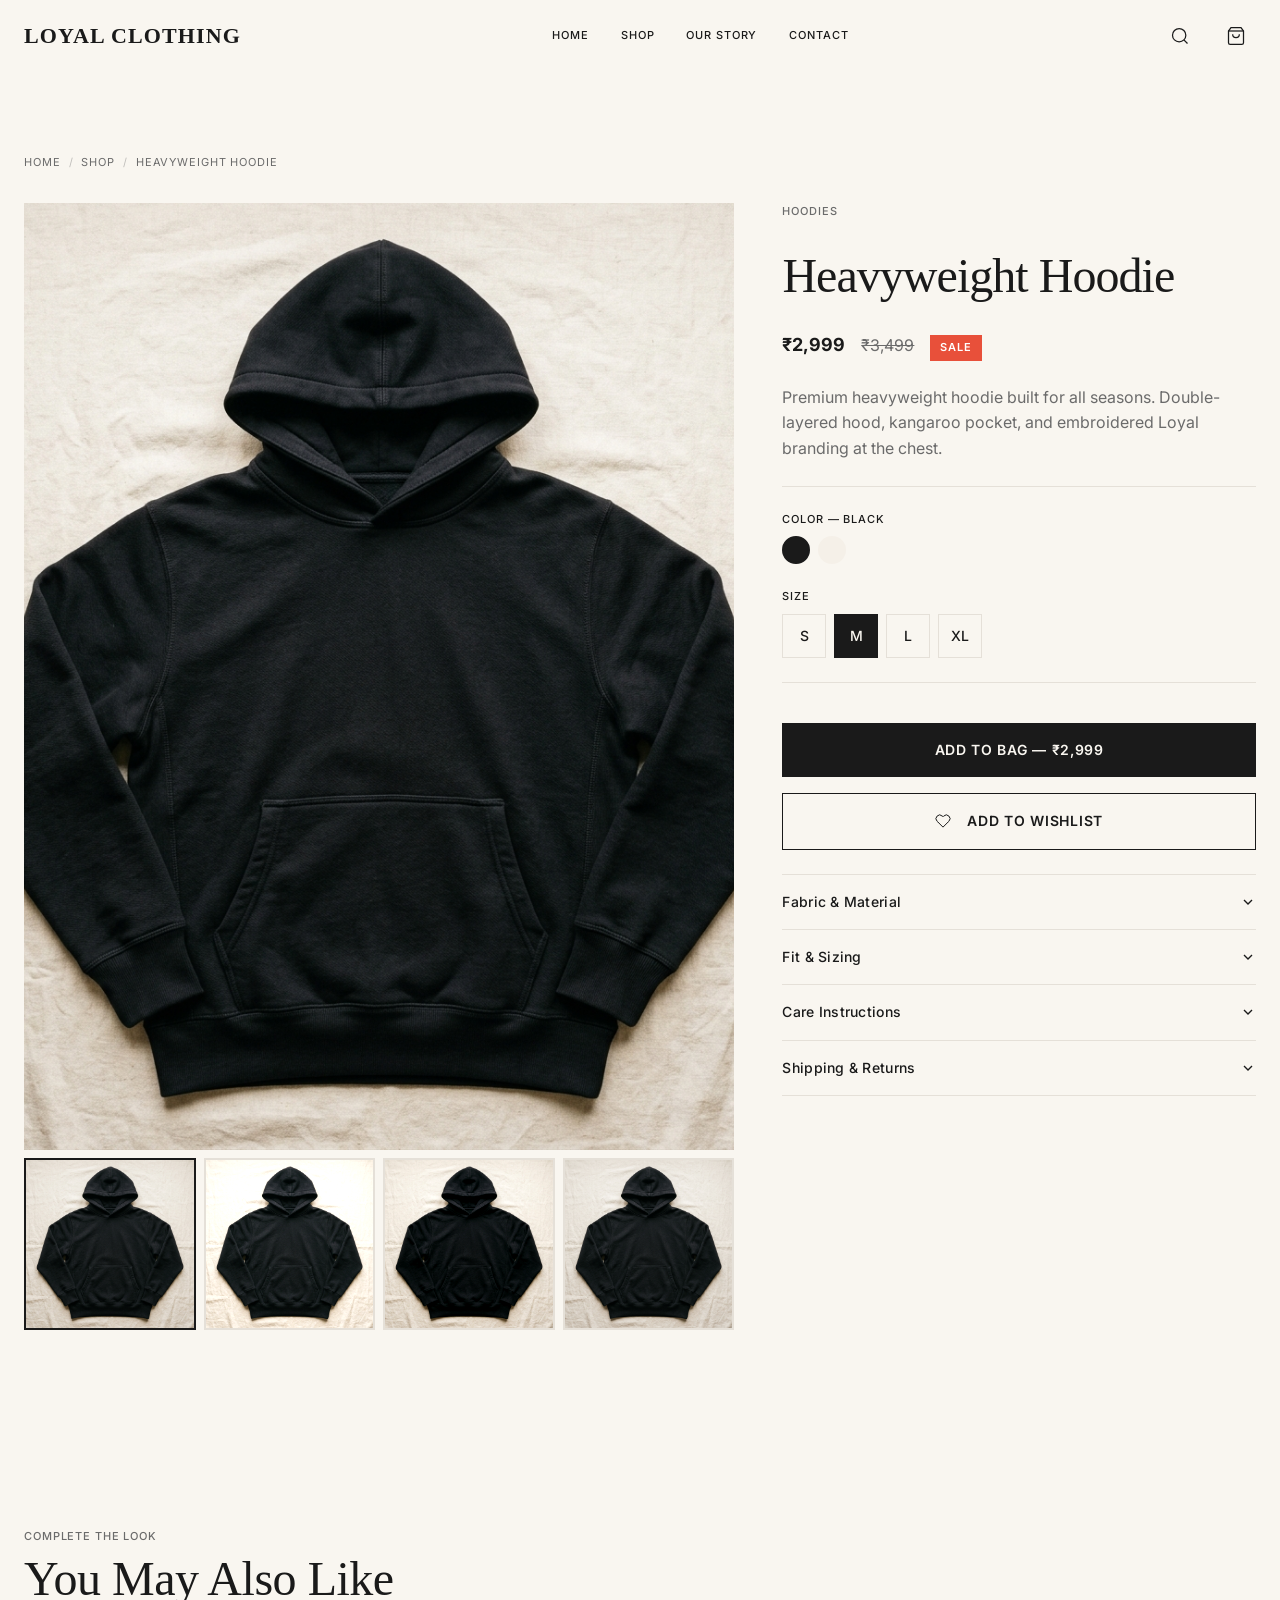
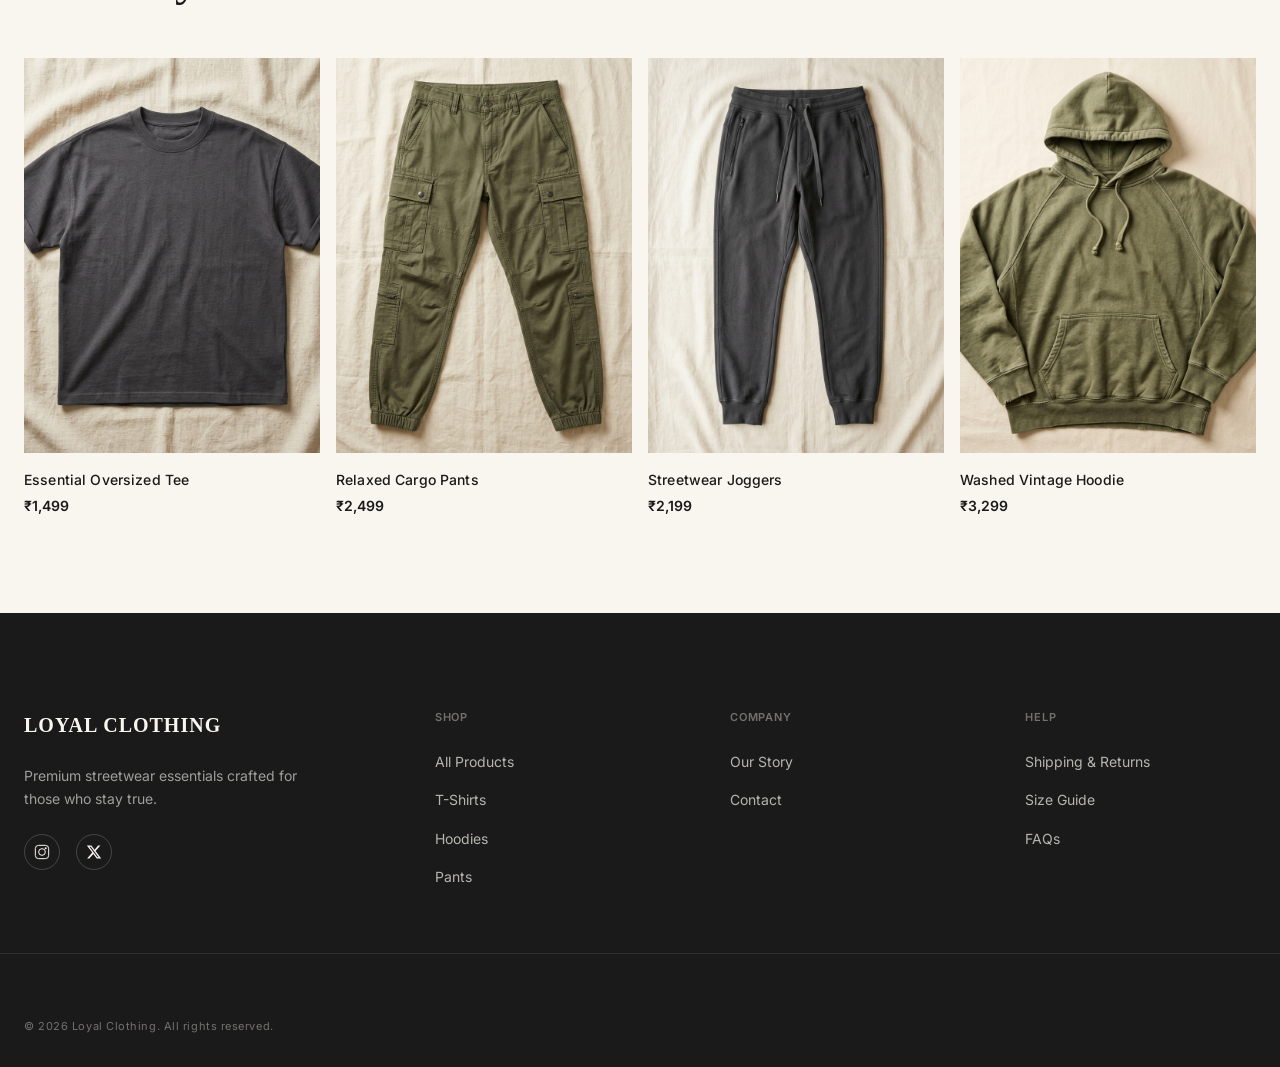
==== product.html @ 58c94b4c "feat: initial commit with responsive layouts and interactive visual polish" ====
<!DOCTYPE html>
<html lang="en">
<head>
  <meta charset="UTF-8">
  <meta name="viewport" content="width=device-width, initial-scale=1.0">
  <title>Heavyweight Hoodie — Loyal Clothing</title>
  <meta name="description" content="Premium heavyweight hoodie built for all seasons. Double-layered hood, kangaroo pocket, and embroidered Loyal branding.">

  <link rel="preconnect" href="https://fonts.googleapis.com">
  <link rel="preconnect" href="https://fonts.gstatic.com" crossorigin>
  <link href="https://fonts.googleapis.com/css2?family=Inter:wght@400;500;600;700&display=swap" rel="stylesheet">
  <link href="https://api.fontshare.com/v2/css?f[]=clash-display@500,600,700&display=swap" rel="stylesheet">

  <link rel="stylesheet" href="css/tokens.css">
  <link rel="stylesheet" href="css/reset.css">
  <link rel="stylesheet" href="css/global.css">
  <link rel="stylesheet" href="css/components.css">
  <link rel="stylesheet" href="css/header.css">
  <link rel="stylesheet" href="css/footer.css">
  <link rel="stylesheet" href="css/pages/product.css">
</head>
<body>

  <!-- ═══ Announcement Bar ═══ -->
  <div class="announcement-bar">
    Free shipping on orders above ₹2,000 — Use code LOYAL10 for 10% off
  </div>

  <!-- ═══ Header ═══ -->
  <header class="site-header">
    <div class="header__inner">
      <div class="header__logo"><a href="index.html">Loyal Clothing</a></div>
      <nav class="header__nav">
        <a href="index.html" class="header__nav-link">Home</a>
        <a href="shop.html" class="header__nav-link">Shop</a>
        <a href="about.html" class="header__nav-link">Our Story</a>
        <a href="contact.html" class="header__nav-link">Contact</a>
      </nav>
      <div class="header__actions">
        <button class="header__action-btn" aria-label="Search" id="search-toggle">
          <svg viewBox="0 0 24 24" fill="none" stroke="currentColor" stroke-width="1.5"><circle cx="11" cy="11" r="8"/><line x1="21" y1="21" x2="16.65" y2="16.65"/></svg>
        </button>
        <button class="header__action-btn" aria-label="Open cart" id="cart-toggle">
          <svg viewBox="0 0 24 24" fill="none" stroke="currentColor" stroke-width="1.5"><path d="M6 2L3 6v14a2 2 0 002 2h14a2 2 0 002-2V6l-3-4z"/><line x1="3" y1="6" x2="21" y2="6"/><path d="M16 10a4 4 0 01-8 0"/></svg>
          <span class="header__cart-count">0</span>
        </button>
        <button class="header__menu-toggle" aria-label="Toggle menu"><span></span><span></span><span></span></button>
      </div>
    </div>
  </header>

  <!-- ═══ Mobile Menu ═══ -->
  <div class="mobile-menu">
    <a href="index.html" class="mobile-menu__link">Home</a>
    <a href="shop.html" class="mobile-menu__link">Shop</a>
    <a href="about.html" class="mobile-menu__link">Our Story</a>
    <a href="contact.html" class="mobile-menu__link">Contact</a>
  </div>

  <!-- ═══ Product Detail ═══ -->
  <main class="product-detail">

    <!-- Breadcrumb -->
    <nav class="breadcrumb reveal" aria-label="Breadcrumb">
      <a href="index.html">Home</a>
      <span class="breadcrumb__separator">/</span>
      <a href="shop.html">Shop</a>
      <span class="breadcrumb__separator">/</span>
      <span>Heavyweight Hoodie</span>
    </nav>

    <div class="product-layout">

      <!-- ── Gallery ──────────────────────────────────────── -->
      <div class="product-gallery reveal-left">
        <div class="product-gallery__main">
          <img src="assets/images/product-hoodie.png" alt="Heavyweight Hoodie" class="img-cover">
        </div>
        <div class="product-gallery__thumbs">
          <div class="product-gallery__thumb is-active">
            <img src="assets/images/product-hoodie.png" alt="Heavyweight Hoodie view 1" class="img-cover">
          </div>
          <div class="product-gallery__thumb">
            <img src="assets/images/product-hoodie.png" alt="Heavyweight Hoodie view 2" class="img-cover" style="filter: brightness(1.15);">
          </div>
          <div class="product-gallery__thumb">
            <img src="assets/images/product-hoodie.png" alt="Heavyweight Hoodie view 3" class="img-cover" style="filter: contrast(1.1);">
          </div>
          <div class="product-gallery__thumb">
            <img src="assets/images/product-hoodie.png" alt="Heavyweight Hoodie view 4" class="img-cover" style="filter: saturate(0.9);">
          </div>
        </div>
      </div>

      <!-- ── Product Info (Sticky) ────────────────────────── -->
      <div class="product-info reveal-right">

        <span class="product-info__label">Hoodies</span>
        <h1 class="product-info__name">Heavyweight Hoodie</h1>

        <div class="product-info__price-row">
          <span class="price">₹2,999</span>
          <span class="price product-card__price--old" style="font-size:16px;">₹3,499</span>
          <span class="badge badge--sale" style="margin-left: 8px;">Sale</span>
        </div>

        <p class="product-info__description">
          Premium heavyweight hoodie built for all seasons. Double-layered hood, kangaroo pocket, and embroidered Loyal branding at the chest.
        </p>

        <hr class="divider">

        <!-- Color -->
        <div class="product-info__section">
          <span class="product-info__section-title">Color — <span id="selected-color">Black</span></span>
          <div class="color-swatches">
            <button class="color-swatch is-active" style="background-color: #1A1A1A;" aria-label="Black" data-color="Black"></button>
            <button class="color-swatch" style="background-color: #F5F0E8;" aria-label="Cream" data-color="Cream"></button>
          </div>
        </div>

        <!-- Size -->
        <div class="product-info__section">
          <span class="product-info__section-title">Size</span>
          <div class="size-selector">
            <button class="size-selector__option" data-size="S">S</button>
            <button class="size-selector__option is-active" data-size="M">M</button>
            <button class="size-selector__option" data-size="L">L</button>
            <button class="size-selector__option" data-size="XL">XL</button>
          </div>
        </div>

        <hr class="divider">

        <!-- Add to Cart -->
        <div class="product-info__actions">
          <button class="btn btn--primary" id="add-to-cart-btn" style="width:100%;">Add to Bag — ₹2,999</button>
          <button class="btn btn--secondary" style="width:100%;">
            <svg width="16" height="16" viewBox="0 0 24 24" fill="none" stroke="currentColor" stroke-width="1.5" style="margin-right:8px;"><path d="M20.84 4.61a5.5 5.5 0 00-7.78 0L12 5.67l-1.06-1.06a5.5 5.5 0 00-7.78 7.78l1.06 1.06L12 21.23l7.78-7.78 1.06-1.06a5.5 5.5 0 000-7.78z"/></svg>
            Add to Wishlist
          </button>
        </div>

        <!-- Accordion Details -->
        <div class="product-accordion">
          <div class="product-accordion__item">
            <button class="product-accordion__trigger" aria-expanded="false">
              <span>Fabric & Material</span>
              <svg viewBox="0 0 24 24" fill="none" stroke="currentColor" stroke-width="2"><polyline points="6 9 12 15 18 9"/></svg>
            </button>
            <div class="product-accordion__content">
              <div class="product-accordion__content-inner">
                100% French Terry Cotton — 400 GSM. Pre-shrunk, garment-washed for a soft hand feel right out of the bag.
              </div>
            </div>
          </div>

          <div class="product-accordion__item">
            <button class="product-accordion__trigger" aria-expanded="false">
              <span>Fit & Sizing</span>
              <svg viewBox="0 0 24 24" fill="none" stroke="currentColor" stroke-width="2"><polyline points="6 9 12 15 18 9"/></svg>
            </button>
            <div class="product-accordion__content">
              <div class="product-accordion__content-inner">
                Regular fit — Model is 5'11" wearing size L. We recommend sizing up for an oversized look.
              </div>
            </div>
          </div>

          <div class="product-accordion__item">
            <button class="product-accordion__trigger" aria-expanded="false">
              <span>Care Instructions</span>
              <svg viewBox="0 0 24 24" fill="none" stroke="currentColor" stroke-width="2"><polyline points="6 9 12 15 18 9"/></svg>
            </button>
            <div class="product-accordion__content">
              <div class="product-accordion__content-inner">
                Machine wash cold inside out. Hang dry recommended. Do not bleach. Iron on low if needed.
              </div>
            </div>
          </div>

          <div class="product-accordion__item">
            <button class="product-accordion__trigger" aria-expanded="false">
              <span>Shipping & Returns</span>
              <svg viewBox="0 0 24 24" fill="none" stroke="currentColor" stroke-width="2"><polyline points="6 9 12 15 18 9"/></svg>
            </button>
            <div class="product-accordion__content">
              <div class="product-accordion__content-inner">
                Free shipping on orders above ₹2,000. Standard delivery in 5-7 business days. Easy returns within 15 days of delivery — no questions asked.
              </div>
            </div>
          </div>
        </div>

      </div>
    </div>
  </main>

  <!-- ═══ Related Products ═══ -->
  <section class="related-products section">
    <div class="related-products__header">
      <span class="caption reveal">Complete the look</span>
      <h2 class="reveal">You May Also Like</h2>
    </div>
    <div class="related-products__grid stagger">
      <a href="product.html?id=1" class="product-card reveal" data-product-id="1">
        <div class="product-card__image-wrapper">
          <img src="assets/images/product-tee.png" alt="Essential Oversized Tee" class="img-cover product-card__image">
        </div>
        <div class="product-card__info">
          <span class="product-card__name">Essential Oversized Tee</span>
          <span class="product-card__price">₹1,499</span>
        </div>
      </a>
      <a href="product.html?id=3" class="product-card reveal" data-product-id="3">
        <div class="product-card__image-wrapper">
          <img src="assets/images/product-cargo.png" alt="Relaxed Cargo Pants" class="img-cover product-card__image">
        </div>
        <div class="product-card__info">
          <span class="product-card__name">Relaxed Cargo Pants</span>
          <span class="product-card__price">₹2,499</span>
        </div>
      </a>
      <a href="product.html?id=5" class="product-card reveal" data-product-id="5">
        <div class="product-card__image-wrapper">
          <img src="assets/images/product-joggers.png" alt="Streetwear Joggers" class="img-cover product-card__image">
        </div>
        <div class="product-card__info">
          <span class="product-card__name">Streetwear Joggers</span>
          <span class="product-card__price">₹2,199</span>
        </div>
      </a>
      <a href="product.html?id=6" class="product-card reveal" data-product-id="6">
        <div class="product-card__image-wrapper">
          <img src="assets/images/product-vintage-hoodie.png" alt="Washed Vintage Hoodie" class="img-cover product-card__image">
        </div>
        <div class="product-card__info">
          <span class="product-card__name">Washed Vintage Hoodie</span>
          <span class="product-card__price">₹3,299</span>
        </div>
      </a>
    </div>
  </section>

  <!-- ═══ Sticky Mobile Bar ═══ -->
  <div class="mobile-add-bar">
    <div class="mobile-add-bar__inner">
      <div class="mobile-add-bar__info">
        <span class="mobile-add-bar__name">Heavyweight Hoodie</span>
        <span class="mobile-add-bar__price">₹2,999</span>
      </div>
      <button class="btn btn--primary">Add to Bag</button>
    </div>
  </div>

  <!-- ═══ Footer ═══ -->
  <footer class="site-footer">
    <div class="footer__grid">
      <div class="footer__brand">
        <span class="footer__logo">Loyal Clothing</span>
        <p class="footer__tagline">Premium streetwear essentials crafted for those who stay true.</p>
        <div class="footer__socials">
          <a href="#" class="footer__social-link" aria-label="Instagram">
            <svg viewBox="0 0 24 24" fill="none" stroke="currentColor" stroke-width="1.5"><rect x="2" y="2" width="20" height="20" rx="5"/><circle cx="12" cy="12" r="5"/><circle cx="17.5" cy="6.5" r="1.5" fill="currentColor" stroke="none"/></svg>
          </a>
          <a href="#" class="footer__social-link" aria-label="Twitter / X">
            <svg viewBox="0 0 24 24" fill="currentColor"><path d="M18.244 2.25h3.308l-7.227 8.26 8.502 11.24H16.17l-5.214-6.817L4.99 21.75H1.68l7.73-8.835L1.254 2.25H8.08l4.713 6.231zm-1.161 17.52h1.833L7.084 4.126H5.117z"/></svg>
          </a>
        </div>
      </div>
      <div class="footer__column">
        <span class="footer__heading">Shop</span>
        <a href="shop.html" class="footer__link">All Products</a>
        <a href="shop.html?cat=t-shirts" class="footer__link">T-Shirts</a>
        <a href="shop.html?cat=hoodies" class="footer__link">Hoodies</a>
        <a href="shop.html?cat=pants" class="footer__link">Pants</a>
      </div>
      <div class="footer__column">
        <span class="footer__heading">Company</span>
        <a href="about.html" class="footer__link">Our Story</a>
        <a href="contact.html" class="footer__link">Contact</a>
      </div>
      <div class="footer__column">
        <span class="footer__heading">Help</span>
        <a href="#" class="footer__link">Shipping & Returns</a>
        <a href="#" class="footer__link">Size Guide</a>
        <a href="#" class="footer__link">FAQs</a>
      </div>
    </div>
    <div class="footer__bottom">
      <span class="footer__copyright">© 2026 Loyal Clothing. All rights reserved.</span>
    </div>
  </footer>

  <!-- ═══ Cart Drawer ═══ -->
  <div class="cart-overlay"></div>
  <aside class="cart-drawer">
    <div class="cart-drawer__header">
      <span class="cart-drawer__title">Your Bag</span>
      <button class="cart-drawer__close" aria-label="Close cart">
        <svg width="20" height="20" viewBox="0 0 24 24" fill="none" stroke="currentColor" stroke-width="1.5"><line x1="18" y1="6" x2="6" y2="18"/><line x1="6" y1="6" x2="18" y2="18"/></svg>
      </button>
    </div>
    <div class="cart-drawer__items"></div>
    <div class="cart-drawer__footer">
      <div class="cart-drawer__subtotal">
        <span>Subtotal</span>
        <span class="cart-drawer__subtotal-value">₹0</span>
      </div>
      <a href="#" class="btn btn--primary" style="width:100%">Checkout</a>
      <span class="cart-drawer__note">Shipping calculated at checkout</span>
    </div>
  </aside>

  <script src="js/products.js"></script>
  <script src="js/cart.js"></script>
  <script src="js/components/header.js"></script>
  <script src="js/main.js"></script>

  <!-- Product-specific logic -->
  <script>
    document.addEventListener('DOMContentLoaded', () => {
      console.log("[Loyal Clothing] Loading Product Page...");
      const params = new URLSearchParams(window.location.search);
      let productId = parseInt(params.get('id'));
      
      // Fallback: if query parameter is missing or invalid, check localStorage
      if (isNaN(productId)) {
        productId = parseInt(localStorage.getItem('loyal_selected_product_id'));
        console.log("[Loyal Clothing] Query param missing, loaded from localStorage ID:", productId);
      } else {
        console.log("[Loyal Clothing] Product ID from URL:", productId);
      }
      
      // Secondary fallback: default to Heavyweight Hoodie (ID 2)
      if (isNaN(productId)) {
        productId = 2;
        console.log("[Loyal Clothing] No ID found in URL or localStorage, defaulting to ID:", productId);
      }

      const product = typeof getProductById === 'function' ? getProductById(productId) : null;
      console.log("[Loyal Clothing] Loaded Product Data:", product);
      if (!product) {
        console.warn("[Loyal Clothing] Product not found in database.");
        return;
      }

      // Update Title
      document.title = `${product.name} — Loyal Clothing`;

      // Update Breadcrumbs
      const breadcrumbCurrent = document.querySelector('.breadcrumb span:last-child');
      if (breadcrumbCurrent) breadcrumbCurrent.textContent = product.name;

      // Update Gallery Main Image
      const mainImg = document.querySelector('.product-gallery__main img');
      if (mainImg) {
        mainImg.src = product.images[0];
        mainImg.alt = product.name;
      }

      // Update Gallery Thumbnails
      const thumbs = document.querySelectorAll('.product-gallery__thumb img');
      thumbs.forEach((img, idx) => {
        img.src = product.images[0];
        img.alt = `${product.name} view ${idx + 1}`;
      });

      // Update Product Info details
      const categoryLabel = document.querySelector('.product-info__label');
      if (categoryLabel) {
        categoryLabel.textContent = product.category;
      }

      const nameLabel = document.querySelector('.product-info__name');
      if (nameLabel) nameLabel.textContent = product.name;

      const priceLabel = document.querySelector('.product-info__price-row .price');
      if (priceLabel) priceLabel.textContent = formatPrice(product.price);

      const oldPriceLabel = document.querySelector('.product-info__price-row .product-card__price--old');
      const saleBadge = document.querySelector('.product-info__price-row .badge--sale');
      if (product.oldPrice) {
        if (oldPriceLabel) {
          oldPriceLabel.textContent = formatPrice(product.oldPrice);
          oldPriceLabel.style.display = '';
        }
        if (saleBadge) saleBadge.style.display = '';
      } else {
        if (oldPriceLabel) oldPriceLabel.style.display = 'none';
        if (saleBadge) saleBadge.style.display = 'none';
      }

      const descLabel = document.querySelector('.product-info__description');
      if (descLabel) descLabel.textContent = product.description;

      // Render Color Swatches
      const colorContainer = document.querySelector('.color-swatches');
      if (colorContainer) {
        colorContainer.innerHTML = product.colors.map((color, idx) => `
          <button class="color-swatch ${idx === 0 ? 'is-active' : ''}" style="background-color: ${color.hex};" aria-label="${color.name}" data-color="${color.name}"></button>
        `).join('');
      }

      const selectedColorLabel = document.getElementById('selected-color');
      if (selectedColorLabel && product.colors.length > 0) {
        selectedColorLabel.textContent = product.colors[0].name;
      }

      // Render Size Selector
      const sizeContainer = document.querySelector('.size-selector');
      if (sizeContainer) {
        sizeContainer.innerHTML = product.sizes.map((size, idx) => `
          <button class="size-selector__option ${idx === 1 || (idx === 0 && product.sizes.length === 1) ? 'is-active' : ''}" data-size="${size}">${size}</button>
        `).join('');
      }

      // Re-bind Selection Handlers
      bindSelectors();

      // Update Add to Cart Button Prices
      const addBtn = document.getElementById('add-to-cart-btn');
      if (addBtn) addBtn.textContent = `Add to Bag — ${formatPrice(product.price)}`;

      // Update Accordions
      const accordionContents = document.querySelectorAll('.product-accordion__content-inner');
      if (accordionContents.length >= 3) {
        accordionContents[0].textContent = product.fabric;
        accordionContents[1].textContent = product.fit;
        accordionContents[2].textContent = product.care;
      }

      // Update Mobile Sticky Bar
      const mobileName = document.querySelector('.mobile-add-bar__name');
      if (mobileName) mobileName.textContent = product.name;

      const mobilePrice = document.querySelector('.mobile-add-bar__price');
      if (mobilePrice) mobilePrice.textContent = formatPrice(product.price);

      // Event Listeners for selectors
      function bindSelectors() {
        // Size option selection
        document.querySelectorAll('.size-selector__option').forEach(option => {
          option.addEventListener('click', () => {
            document.querySelectorAll('.size-selector__option').forEach(o => o.classList.remove('is-active'));
            option.classList.add('is-active');
          });
        });

        // Color option selection
        document.querySelectorAll('.color-swatch').forEach(swatch => {
          swatch.addEventListener('click', () => {
            document.querySelectorAll('.color-swatch').forEach(s => s.classList.remove('is-active'));
            swatch.classList.add('is-active');
            if (selectedColorLabel) selectedColorLabel.textContent = swatch.dataset.color;
          });
        });
      }

      function getSelectedSize() {
        const active = document.querySelector('.size-selector__option.is-active');
        return active ? active.dataset.size : (product.sizes[0] || 'M');
      }

      function getSelectedColor() {
        const active = document.querySelector('.color-swatch.is-active');
        return active ? active.dataset.color : (product.colors[0]?.name || 'Black');
      }

      function handleAddToCart() {
        addToCart(product, getSelectedSize(), getSelectedColor());
      }

      if (addBtn) addBtn.addEventListener('click', handleAddToCart);
      const mobileAddBtn = document.querySelector('.mobile-add-bar .btn');
      if (mobileAddBtn) mobileAddBtn.addEventListener('click', handleAddToCart);
    });
  </script>
</body>
</html>
---- css/tokens.css ----
/* ============================================================
   LOYAL CLOTHING — Design Tokens
   Single source of truth for the entire design system.
   ============================================================ */

:root {
  /* ── Colors ────────────────────────────────────────────── */
  --color-bg:           #F9F6F0;
  --color-surface:      #FFFFFF;
  --color-text:         #1A1A1A;
  --color-text-muted:   #6B6B6B;
  --color-accent:       #1A1A1A;
  --color-accent-hover: #333333;
  --color-highlight:    #E8503A;
  --color-border:       #E5E0D8;
  --color-overlay:      rgba(26, 26, 26, 0.45);
  --color-success:      #2E7D32;

  /* ── Typography ────────────────────────────────────────── */
  --font-display:  'Clash Display', 'Georgia', serif;
  --font-body:     'Inter', 'Segoe UI', sans-serif;

  --fs-display:    clamp(48px, 8vw, 96px);
  --fs-h1:         clamp(36px, 6vw, 72px);
  --fs-h2:         clamp(28px, 4vw, 48px);
  --fs-h3:         20px;
  --fs-body:       16px;
  --fs-small:      14px;
  --fs-caption:    11px;
  --fs-price:      18px;
  --fs-cta:        14px;

  --fw-regular:    400;
  --fw-medium:     500;
  --fw-semibold:   600;
  --fw-bold:       700;

  --ls-tight:      -0.02em;
  --ls-normal:     0;
  --ls-wide:       0.05em;
  --ls-wider:      0.08em;

  --lh-tight:      1.1;
  --lh-snug:       1.3;
  --lh-normal:     1.6;

  /* ── Spacing (8px base) ────────────────────────────────── */
  --space-xs:      4px;
  --space-sm:      8px;
  --space-md:      16px;
  --space-lg:      24px;
  --space-xl:      32px;
  --space-2xl:     48px;
  --space-3xl:     64px;
  --space-4xl:     96px;
  --space-5xl:     128px;

  /* ── Layout ────────────────────────────────────────────── */
  --max-width:     1320px;
  --gutter:        var(--space-lg);
  --border-radius: 0px;
  --border-radius-sm: 4px;

  /* ── Shadows ───────────────────────────────────────────── */
  --shadow-sm:     0 1px 3px rgba(26, 26, 26, 0.06);
  --shadow-md:     0 4px 12px rgba(26, 26, 26, 0.08);
  --shadow-lg:     0 12px 40px rgba(26, 26, 26, 0.12);

  /* ── Transitions ───────────────────────────────────────── */
  --ease-out-quart: cubic-bezier(0.25, 1, 0.5, 1);
  --ease-out-expo:  cubic-bezier(0.16, 1, 0.3, 1);
  --ease-spring:    cubic-bezier(0.68, -0.6, 0.32, 1.6);
  --duration-fast:  200ms;
  --duration-base:  300ms;
  --duration-slow:  500ms;
  --duration-reveal: 600ms;

  /* ── Z-Index Scale ─────────────────────────────────────── */
  --z-base:        1;
  --z-sticky:      100;
  --z-header:      200;
  --z-overlay:     300;
  --z-drawer:      400;
  --z-modal:       500;
  --z-toast:       600;
}
---- css/global.css ----
/* ============================================================
   LOYAL CLOTHING — Global Styles
   Base typography, layout containers, utility classes.
   ============================================================ */

/* ── Body ────────────────────────────────────────────────── */
body {
  font-family: var(--font-body);
  font-size: var(--fs-body);
  font-weight: var(--fw-regular);
  line-height: var(--lh-normal);
  color: var(--color-text);
  background-color: var(--color-bg);
}

/* ── Typography ──────────────────────────────────────────── */
.display {
  font-family: var(--font-display);
  font-size: var(--fs-display);
  font-weight: var(--fw-semibold);
  line-height: var(--lh-tight);
  letter-spacing: var(--ls-tight);
}

h1, .h1 {
  font-family: var(--font-display);
  font-size: var(--fs-h1);
  font-weight: var(--fw-semibold);
  line-height: var(--lh-tight);
  letter-spacing: var(--ls-tight);
}

h2, .h2 {
  font-family: var(--font-display);
  font-size: var(--fs-h2);
  font-weight: var(--fw-medium);
  line-height: var(--lh-snug);
  letter-spacing: -0.01em;
}

h3, .h3 {
  font-family: var(--font-body);
  font-size: var(--fs-h3);
  font-weight: var(--fw-semibold);
  line-height: var(--lh-snug);
}

.caption {
  font-family: var(--font-body);
  font-size: var(--fs-caption);
  font-weight: var(--fw-medium);
  letter-spacing: var(--ls-wider);
  text-transform: uppercase;
  color: var(--color-text-muted);
}

.price {
  font-family: var(--font-body);
  font-size: var(--fs-price);
  font-weight: var(--fw-bold);
  letter-spacing: var(--ls-normal);
}

.text-muted {
  color: var(--color-text-muted);
}

/* ── Layout Containers ───────────────────────────────────── */
.container {
  width: 100%;
  max-width: var(--max-width);
  margin-inline: auto;
  padding-inline: var(--gutter);
}

.container--narrow {
  max-width: 960px;
}

.container--wide {
  max-width: 1600px;
}

.section {
  padding-block: var(--space-4xl);
}

.section--sm {
  padding-block: var(--space-3xl);
}

.section--lg {
  padding-block: var(--space-5xl);
}

/* ── Flex & Grid Utilities ───────────────────────────────── */
.flex {
  display: flex;
}

.flex-center {
  display: flex;
  align-items: center;
  justify-content: center;
}

.flex-between {
  display: flex;
  align-items: center;
  justify-content: space-between;
}

.flex-col {
  flex-direction: column;
}

.gap-xs  { gap: var(--space-xs); }
.gap-sm  { gap: var(--space-sm); }
.gap-md  { gap: var(--space-md); }
.gap-lg  { gap: var(--space-lg); }
.gap-xl  { gap: var(--space-xl); }
.gap-2xl { gap: var(--space-2xl); }

.grid {
  display: grid;
}

/* ── Scroll Reveal Animations ────────────────────────────── */
.reveal {
  opacity: 0;
  transform: translateY(30px);
  transition:
    opacity var(--duration-reveal) var(--ease-out-expo),
    transform var(--duration-reveal) var(--ease-out-expo);
}

.reveal.is-visible {
  opacity: 1;
  transform: translateY(0);
}

.reveal-left {
  opacity: 0;
  transform: translateX(-40px);
  transition:
    opacity var(--duration-reveal) var(--ease-out-expo),
    transform var(--duration-reveal) var(--ease-out-expo);
}

.reveal-left.is-visible {
  opacity: 1;
  transform: translateX(0);
}

.reveal-right {
  opacity: 0;
  transform: translateX(40px);
  transition:
    opacity var(--duration-reveal) var(--ease-out-expo),
    transform var(--duration-reveal) var(--ease-out-expo);
}

.reveal-right.is-visible {
  opacity: 1;
  transform: translateX(0);
}

/* Stagger children */
.stagger > .reveal:nth-child(1) { transition-delay: 0ms; }
.stagger > .reveal:nth-child(2) { transition-delay: 80ms; }
.stagger > .reveal:nth-child(3) { transition-delay: 160ms; }
.stagger > .reveal:nth-child(4) { transition-delay: 240ms; }
.stagger > .reveal:nth-child(5) { transition-delay: 320ms; }
.stagger > .reveal:nth-child(6) { transition-delay: 400ms; }
.stagger > .reveal:nth-child(7) { transition-delay: 480ms; }
.stagger > .reveal:nth-child(8) { transition-delay: 560ms; }

/* ── Image Utilities ─────────────────────────────────────── */
.img-cover {
  width: 100%;
  height: 100%;
  object-fit: cover;
}

.img-contain {
  width: 100%;
  height: 100%;
  object-fit: contain;
}

/* ── Screen Reader Only ──────────────────────────────────── */
.sr-only {
  position: absolute;
  width: 1px;
  height: 1px;
  padding: 0;
  margin: -1px;
  overflow: hidden;
  clip: rect(0, 0, 0, 0);
  white-space: nowrap;
  border: 0;
}

/* ── Selection ───────────────────────────────────────────── */
::selection {
  background-color: var(--color-text);
  color: var(--color-bg);
}
---- css/components.css ----
/* ============================================================
   LOYAL CLOTHING — Component Styles
   Buttons, product cards, badges, inputs, cart drawer.
   ============================================================ */

/* ── Buttons ─────────────────────────────────────────────── */
.btn {
  display: inline-flex;
  align-items: center;
  justify-content: center;
  gap: var(--space-sm);
  padding: 16px 40px;
  font-family: var(--font-body);
  font-size: var(--fs-cta);
  font-weight: var(--fw-semibold);
  letter-spacing: var(--ls-wide);
  text-transform: uppercase;
  border-radius: var(--border-radius);
  cursor: pointer;
  transition:
    background-color var(--duration-base) var(--ease-out-quart),
    color var(--duration-base) var(--ease-out-quart),
    transform var(--duration-base) var(--ease-out-quart),
    box-shadow var(--duration-base) var(--ease-out-quart);
  white-space: nowrap;
  user-select: none;
  position: relative;
  overflow: hidden;
}

.btn--primary {
  background-color: var(--color-accent);
  color: var(--color-bg);
  border: none;
}

.btn--primary:hover {
  background-color: var(--color-accent-hover);
  transform: translateY(-2px);
  box-shadow: var(--shadow-md);
}

.btn--primary:active {
  transform: translateY(0);
}

.btn--secondary {
  background-color: transparent;
  color: var(--color-accent);
  border: 1.5px solid var(--color-accent);
}

.btn--secondary:hover {
  background-color: var(--color-accent);
  color: var(--color-bg);
  transform: translateY(-2px);
}

.btn--secondary:active {
  transform: translateY(0);
}

.btn--small {
  padding: 10px 24px;
  font-size: 12px;
}

.btn--icon {
  padding: 10px;
  border-radius: 50%;
}

/* Full-width on mobile */
@media (max-width: 768px) {
  .btn--primary,
  .btn--secondary {
    width: 100%;
  }
}

/* ── Product Cards ───────────────────────────────────────── */
.product-card {
  position: relative;
  display: flex;
  flex-direction: column;
  cursor: pointer;
}

.product-card__image-wrapper {
  position: relative;
  overflow: hidden;
  aspect-ratio: 3 / 4;
  background-color: var(--color-border);
}

.product-card__image {
  width: 100%;
  height: 100%;
  object-fit: cover;
  transition: transform 400ms ease-out;
}

.product-card__image--hover {
  position: absolute;
  inset: 0;
  width: 100%;
  height: 100%;
  object-fit: cover;
  opacity: 0;
  transition: opacity var(--duration-base) var(--ease-out-quart);
}

.product-card:hover .product-card__image {
  transform: scale(1.05);
}

.product-card:hover .product-card__image--hover {
  opacity: 1;
}

.product-card__badge {
  position: absolute;
  top: var(--space-md);
  left: var(--space-md);
  z-index: var(--z-base);
}

.product-card__quick-add {
  position: absolute;
  bottom: var(--space-md);
  left: var(--space-md);
  right: var(--space-md);
  opacity: 0;
  transform: translateY(10px);
  transition:
    opacity var(--duration-base) var(--ease-out-quart),
    transform var(--duration-base) var(--ease-out-quart);
  z-index: var(--z-base);
}

.product-card:hover .product-card__quick-add {
  opacity: 1;
  transform: translateY(0);
}

.product-card__info {
  padding-top: var(--space-md);
  display: flex;
  flex-direction: column;
  gap: var(--space-xs);
}

.product-card__name {
  font-family: var(--font-body);
  font-size: var(--fs-small);
  font-weight: var(--fw-medium);
  letter-spacing: 0.01em;
}

.product-card__price {
  font-family: var(--font-body);
  font-size: var(--fs-small);
  font-weight: var(--fw-semibold);
  color: var(--color-text);
}

.product-card__price--old {
  text-decoration: line-through;
  color: var(--color-text-muted);
  font-weight: var(--fw-regular);
  margin-left: var(--space-sm);
}

/* ── Badges ──────────────────────────────────────────────── */
.badge {
  display: inline-flex;
  align-items: center;
  padding: 4px 10px;
  font-size: var(--fs-caption);
  font-weight: var(--fw-semibold);
  letter-spacing: var(--ls-wider);
  text-transform: uppercase;
}

.badge--sale {
  background-color: var(--color-highlight);
  color: #fff;
}

.badge--new {
  background-color: var(--color-text);
  color: var(--color-bg);
}

/* ── Form Inputs ─────────────────────────────────────────── */
.input {
  width: 100%;
  padding: 14px 16px;
  font-size: var(--fs-small);
  background-color: var(--color-surface);
  border: 1.5px solid var(--color-border);
  border-radius: var(--border-radius);
  transition: border-color var(--duration-base) var(--ease-out-quart);
}

.input:focus {
  outline: none;
  border-color: var(--color-text);
}

.input::placeholder {
  color: var(--color-text-muted);
  letter-spacing: 0.02em;
}

textarea.input {
  resize: vertical;
  min-height: 120px;
}

.input-group {
  display: flex;
  flex-direction: column;
  gap: var(--space-sm);
}

.input-group label {
  font-size: var(--fs-caption);
  font-weight: var(--fw-medium);
  letter-spacing: var(--ls-wider);
  text-transform: uppercase;
  color: var(--color-text-muted);
}

/* ── Newsletter Input ────────────────────────────────────── */
.newsletter-form {
  display: flex;
  gap: 0;
  max-width: 480px;
  margin-inline: auto;
}

.newsletter-form .input {
  border-right: none;
  border-radius: 0;
}

.newsletter-form .btn {
  border-radius: 0;
  flex-shrink: 0;
}

@media (max-width: 480px) {
  .newsletter-form {
    flex-direction: column;
  }

  .newsletter-form .input {
    border-right: 1.5px solid var(--color-border);
  }
}

/* ── Cart Drawer ─────────────────────────────────────────── */
.cart-overlay {
  position: fixed;
  inset: 0;
  background-color: var(--color-overlay);
  z-index: var(--z-overlay);
  opacity: 0;
  visibility: hidden;
  transition:
    opacity var(--duration-base) var(--ease-out-quart),
    visibility var(--duration-base) var(--ease-out-quart);
}

.cart-overlay.is-open {
  opacity: 1;
  visibility: visible;
}

.cart-drawer {
  position: fixed;
  top: 0;
  right: 0;
  bottom: 0;
  width: min(420px, 90vw);
  background-color: var(--color-surface);
  z-index: var(--z-drawer);
  transform: translateX(100%);
  transition: transform 350ms var(--ease-out-quart);
  display: flex;
  flex-direction: column;
}

.cart-drawer.is-open {
  transform: translateX(0);
}

.cart-drawer__header {
  display: flex;
  align-items: center;
  justify-content: space-between;
  padding: var(--space-lg);
  border-bottom: 1px solid var(--color-border);
}

.cart-drawer__title {
  font-family: var(--font-body);
  font-size: var(--fs-body);
  font-weight: var(--fw-semibold);
  letter-spacing: var(--ls-wide);
  text-transform: uppercase;
}

.cart-drawer__close {
  width: 40px;
  height: 40px;
  display: flex;
  align-items: center;
  justify-content: center;
  transition: opacity var(--duration-fast);
}

.cart-drawer__close:hover {
  opacity: 0.6;
}

.cart-drawer__items {
  flex: 1;
  overflow-y: auto;
  padding: var(--space-lg);
}

.cart-drawer__empty {
  display: flex;
  flex-direction: column;
  align-items: center;
  justify-content: center;
  height: 100%;
  gap: var(--space-lg);
  color: var(--color-text-muted);
  text-align: center;
}

.cart-item {
  display: flex;
  gap: var(--space-md);
  padding-bottom: var(--space-lg);
  margin-bottom: var(--space-lg);
  border-bottom: 1px solid var(--color-border);
  
  /* UX Polish Animations */
  opacity: 1;
  transform: translateX(0);
  max-height: 180px; /* Bounds the height collapse animation */
  overflow: hidden;
  transition:
    transform 350ms var(--ease-out-expo),
    opacity 350ms var(--ease-out-expo),
    max-height 350ms var(--ease-out-quart),
    margin-bottom 350ms var(--ease-out-quart),
    padding-bottom 350ms var(--ease-out-quart),
    border-color 350ms var(--ease-out-quart);
}

.cart-item.is-entering {
  opacity: 0;
  transform: translateX(30px);
}

.cart-item.is-leaving {
  opacity: 0;
  transform: translateX(100%);
  max-height: 0 !important;
  margin-bottom: 0 !important;
  padding-bottom: 0 !important;
  border-bottom-color: transparent !important;
}

.cart-item__image {
  width: 80px;
  height: 100px;
  object-fit: cover;
  flex-shrink: 0;
  background-color: var(--color-bg);
}

.cart-item__details {
  flex: 1;
  display: flex;
  flex-direction: column;
  gap: var(--space-xs);
}

.cart-item__name {
  font-size: var(--fs-small);
  font-weight: var(--fw-medium);
}

.cart-item__meta {
  font-size: var(--fs-caption);
  color: var(--color-text-muted);
  text-transform: uppercase;
  letter-spacing: var(--ls-wider);
}

.cart-item__bottom {
  display: flex;
  align-items: center;
  justify-content: space-between;
  margin-top: auto;
}

.cart-item__quantity {
  display: flex;
  align-items: center;
  gap: var(--space-sm);
  border: 1px solid var(--color-border);
}

.cart-item__quantity button {
  width: 32px;
  height: 32px;
  display: flex;
  align-items: center;
  justify-content: center;
  font-size: 16px;
  transition: background-color var(--duration-fast);
}

.cart-item__quantity button:hover {
  background-color: var(--color-bg);
}

.cart-item__quantity span {
  font-size: var(--fs-small);
  font-weight: var(--fw-medium);
  min-width: 24px;
  text-align: center;
}

.cart-item__price {
  font-size: var(--fs-small);
  font-weight: var(--fw-semibold);
}

.cart-item__remove {
  font-size: var(--fs-caption);
  color: var(--color-text-muted);
  text-transform: uppercase;
  letter-spacing: var(--ls-wider);
  transition: color var(--duration-fast);
  cursor: pointer;
  background: none;
  border: none;
  padding: var(--space-xs) 0;
}

.cart-item__remove:hover {
  color: var(--color-highlight);
}

.cart-drawer__footer {
  padding: var(--space-lg);
  border-top: 1px solid var(--color-border);
  display: flex;
  flex-direction: column;
  gap: var(--space-md);
}

.cart-drawer__subtotal {
  display: flex;
  justify-content: space-between;
  font-size: var(--fs-body);
  font-weight: var(--fw-semibold);
}

.cart-drawer__note {
  font-size: var(--fs-caption);
  color: var(--color-text-muted);
  text-align: center;
  letter-spacing: var(--ls-wide);
  text-transform: uppercase;
}

/* ── Size Selector ───────────────────────────────────────── */
.size-selector {
  display: flex;
  gap: var(--space-sm);
  flex-wrap: wrap;
}

.size-selector__option {
  width: 44px;
  height: 44px;
  display: flex;
  align-items: center;
  justify-content: center;
  border: 1.5px solid var(--color-border);
  font-size: var(--fs-small);
  font-weight: var(--fw-medium);
  cursor: pointer;
  transition:
    border-color var(--duration-fast),
    background-color var(--duration-fast);
}

.size-selector__option:hover {
  border-color: var(--color-text);
}

.size-selector__option.is-active {
  background-color: var(--color-text);
  color: var(--color-bg);
  border-color: var(--color-text);
}

.size-selector__option.is-disabled {
  opacity: 0.3;
  cursor: not-allowed;
  text-decoration: line-through;
}

/* ── Color Swatches ──────────────────────────────────────── */
.color-swatches {
  display: flex;
  gap: var(--space-sm);
}

.color-swatch {
  width: 28px;
  height: 28px;
  border-radius: 50%;
  border: 2px solid transparent;
  cursor: pointer;
  transition: border-color var(--duration-fast);
  outline-offset: 2px;
}

.color-swatch:hover,
.color-swatch.is-active {
  border-color: var(--color-text);
}

/* ── Divider ─────────────────────────────────────────────── */
.divider {
  width: 100%;
  height: 1px;
  background-color: var(--color-border);
  border: none;
}

/* ── Announcement Bar ────────────────────────────────────── */
.announcement-bar {
  background-color: var(--color-text);
  color: var(--color-bg);
  text-align: center;
  padding: var(--space-sm) var(--space-md);
  font-size: var(--fs-caption);
  font-weight: var(--fw-medium);
  letter-spacing: var(--ls-wider);
  text-transform: uppercase;
}
---- css/header.css ----
/* ============================================================
   LOYAL CLOTHING — Header Styles
   Navigation bar, mobile menu, scroll behavior.
   ============================================================ */

.site-header {
  position: fixed;
  top: 0;
  left: 0;
  right: 0;
  z-index: var(--z-header);
  background-color: var(--color-bg);
  backdrop-filter: blur(0px);
  -webkit-backdrop-filter: blur(0px);
  border-bottom: 1px solid transparent;
  transition:
    transform var(--duration-base) var(--ease-out-quart),
    background-color var(--duration-base) var(--ease-out-quart),
    backdrop-filter var(--duration-base) var(--ease-out-quart),
    -webkit-backdrop-filter var(--duration-base) var(--ease-out-quart),
    box-shadow var(--duration-base) var(--ease-out-quart),
    border-color var(--duration-base) var(--ease-out-quart);
}

.site-header.is-scrolled {
  background-color: rgba(249, 246, 240, 0.75);
  backdrop-filter: blur(12px);
  -webkit-backdrop-filter: blur(12px);
  box-shadow: var(--shadow-sm);
  border-bottom-color: rgba(26, 26, 26, 0.05);
}

.site-header.is-hidden {
  transform: translateY(-100%);
}

.header__inner {
  display: flex;
  align-items: center;
  justify-content: space-between;
  height: var(--header-height, 72px);
  padding-inline: var(--gutter);
  max-width: var(--max-width);
  margin-inline: auto;
  transition: height var(--duration-base) var(--ease-out-quart);
}

.site-header.is-scrolled .header__inner {
  --header-height: 60px;
}

/* ── Logo ────────────────────────────────────────────────── */
.header__logo {
  font-family: var(--font-display);
  font-size: 22px;
  font-weight: var(--fw-bold);
  letter-spacing: var(--ls-wide);
  text-transform: uppercase;
  white-space: nowrap;
}

.header__logo a {
  display: flex;
  align-items: center;
  gap: var(--space-sm);
}

/* ── Desktop Nav ─────────────────────────────────────────── */
.header__nav {
  display: flex;
  align-items: center;
  gap: var(--space-xl);
}

.header__nav-link {
  font-size: var(--fs-caption);
  font-weight: var(--fw-medium);
  letter-spacing: var(--ls-wider);
  text-transform: uppercase;
  position: relative;
  padding-block: var(--space-xs);
}

.header__nav-link::after {
  content: '';
  position: absolute;
  bottom: 0;
  left: 0;
  width: 0;
  height: 1.5px;
  background-color: var(--color-text);
  transition: width var(--duration-base) var(--ease-out-quart);
}

.header__nav-link:hover::after,
.header__nav-link.is-active::after {
  width: 100%;
}

/* ── Header Actions (Cart, Search) ───────────────────────── */
.header__actions {
  display: flex;
  align-items: center;
  gap: var(--space-md);
}

.header__action-btn {
  position: relative;
  width: 40px;
  height: 40px;
  display: flex;
  align-items: center;
  justify-content: center;
  transition: 
    opacity var(--duration-fast),
    transform 400ms var(--ease-spring);
}

.header__action-btn#cart-toggle.is-bumped {
  transform: scale(1);
  animation: cartBump 400ms var(--ease-spring);
}

@keyframes cartBump {
  0% { transform: scale(1); }
  50% { transform: scale(1.3); }
  100% { transform: scale(1); }
}

.header__action-btn:hover {
  opacity: 0.6;
}

.header__action-btn svg {
  width: 20px;
  height: 20px;
}

.header__cart-count {
  position: absolute;
  top: 2px;
  right: 2px;
  width: 18px;
  height: 18px;
  display: flex;
  align-items: center;
  justify-content: center;
  background-color: var(--color-highlight);
  color: #fff;
  font-size: 10px;
  font-weight: var(--fw-bold);
  border-radius: 50%;
  opacity: 0;
  transform: scale(0.5);
  transition:
    opacity var(--duration-fast),
    transform var(--duration-base) var(--ease-out-quart);
}

.header__cart-count.is-visible {
  opacity: 1;
  transform: scale(1);
}

/* ── Mobile Menu Toggle ──────────────────────────────────── */
.header__menu-toggle {
  display: none;
  width: 40px;
  height: 40px;
  flex-direction: column;
  align-items: center;
  justify-content: center;
  gap: 6px;
  cursor: pointer;
  z-index: calc(var(--z-modal) + 1);
}

.header__menu-toggle span {
  display: block;
  width: 22px;
  height: 1.5px;
  background-color: var(--color-text);
  transition:
    transform var(--duration-base) var(--ease-out-quart),
    opacity var(--duration-fast);
}

.header__menu-toggle.is-active span:nth-child(1) {
  transform: rotate(45deg) translate(5px, 5px);
}

.header__menu-toggle.is-active span:nth-child(2) {
  opacity: 0;
}

.header__menu-toggle.is-active span:nth-child(3) {
  transform: rotate(-45deg) translate(5px, -5px);
}

/* ── Mobile Menu Overlay ─────────────────────────────────── */
.mobile-menu {
  position: fixed;
  inset: 0;
  background-color: var(--color-bg);
  z-index: var(--z-modal);
  display: flex;
  flex-direction: column;
  align-items: center;
  justify-content: center;
  gap: var(--space-xl);
  opacity: 0;
  visibility: hidden;
  transition:
    opacity var(--duration-slow) var(--ease-out-expo),
    visibility var(--duration-slow);
}

.mobile-menu.is-open {
  opacity: 1;
  visibility: visible;
}

.mobile-menu__link {
  font-family: var(--font-display);
  font-size: clamp(32px, 6vw, 48px);
  font-weight: var(--fw-semibold);
  letter-spacing: var(--ls-tight);
  transform: translateY(20px);
  opacity: 0;
  transition:
    opacity var(--duration-slow) var(--ease-out-expo),
    transform var(--duration-slow) var(--ease-out-expo);
}

.mobile-menu.is-open .mobile-menu__link {
  opacity: 1;
  transform: translateY(0);
}

.mobile-menu.is-open .mobile-menu__link:nth-child(1) { transition-delay: 100ms; }
.mobile-menu.is-open .mobile-menu__link:nth-child(2) { transition-delay: 150ms; }
.mobile-menu.is-open .mobile-menu__link:nth-child(3) { transition-delay: 200ms; }
.mobile-menu.is-open .mobile-menu__link:nth-child(4) { transition-delay: 250ms; }
.mobile-menu.is-open .mobile-menu__link:nth-child(5) { transition-delay: 300ms; }

/* ── Responsive ──────────────────────────────────────────── */
@media (max-width: 768px) {
  .header__nav {
    display: none;
  }

  .header__menu-toggle {
    display: flex;
  }

  .header__inner {
    height: 60px;
  }
}
---- css/footer.css ----
/* ============================================================
   LOYAL CLOTHING — Footer Styles
   4-column footer with nav, socials, newsletter, copyright.
   ============================================================ */

.site-footer {
  background-color: var(--color-text);
  color: var(--color-bg);
  padding-top: var(--space-4xl);
  padding-bottom: var(--space-xl);
}

.footer__grid {
  display: grid;
  grid-template-columns: 1.5fr 1fr 1fr 1fr;
  gap: var(--space-3xl);
  max-width: var(--max-width);
  margin-inline: auto;
  padding-inline: var(--gutter);
}

.footer__brand {
  display: flex;
  flex-direction: column;
  gap: var(--space-lg);
}

.footer__logo {
  font-family: var(--font-display);
  font-size: 20px;
  font-weight: var(--fw-bold);
  letter-spacing: var(--ls-wide);
  text-transform: uppercase;
}

.footer__tagline {
  font-size: var(--fs-small);
  color: rgba(249, 246, 240, 0.6);
  line-height: var(--lh-normal);
  max-width: 280px;
}

.footer__socials {
  display: flex;
  gap: var(--space-md);
}

.footer__social-link {
  width: 36px;
  height: 36px;
  display: flex;
  align-items: center;
  justify-content: center;
  border: 1px solid rgba(249, 246, 240, 0.2);
  border-radius: 50%;
  transition:
    background-color var(--duration-fast),
    border-color var(--duration-fast);
}

.footer__social-link:hover {
  background-color: var(--color-bg);
  border-color: var(--color-bg);
  color: var(--color-text);
}

.footer__social-link svg {
  width: 16px;
  height: 16px;
}

.footer__column {
  display: flex;
  flex-direction: column;
  gap: var(--space-md);
}

.footer__heading {
  font-size: var(--fs-caption);
  font-weight: var(--fw-semibold);
  letter-spacing: var(--ls-wider);
  text-transform: uppercase;
  color: rgba(249, 246, 240, 0.4);
  margin-bottom: var(--space-sm);
}

.footer__link {
  font-size: var(--fs-small);
  color: rgba(249, 246, 240, 0.7);
  transition: color var(--duration-fast);
}

.footer__link:hover {
  color: var(--color-bg);
}

/* ── Footer Bottom ───────────────────────────────────────── */
.footer__bottom {
  display: flex;
  align-items: center;
  justify-content: space-between;
  max-width: var(--max-width);
  margin-inline: auto;
  padding-inline: var(--gutter);
  padding-top: var(--space-3xl);
  margin-top: var(--space-3xl);
  border-top: 1px solid rgba(249, 246, 240, 0.1);
}

.footer__copyright {
  font-size: var(--fs-caption);
  color: rgba(249, 246, 240, 0.4);
  letter-spacing: var(--ls-wide);
}

.footer__payment-icons {
  display: flex;
  gap: var(--space-sm);
  opacity: 0.4;
}

/* ── Responsive ──────────────────────────────────────────── */
@media (max-width: 768px) {
  .footer__grid {
    grid-template-columns: 1fr 1fr;
    gap: var(--space-2xl);
  }

  .footer__brand {
    grid-column: 1 / -1;
  }

  .footer__bottom {
    flex-direction: column;
    gap: var(--space-md);
    text-align: center;
  }
}

@media (max-width: 480px) {
  .footer__grid {
    grid-template-columns: 1fr;
  }
}
---- css/pages/product.css ----
/* ============================================================
   LOYAL CLOTHING — Product Detail Page Styles
   ============================================================ */

.product-detail {
  padding-top: calc(72px + var(--space-2xl));
  padding-bottom: var(--space-4xl);
  max-width: var(--max-width);
  margin-inline: auto;
  padding-inline: var(--gutter);
}

/* ── Breadcrumb ──────────────────────────────────────────── */
.breadcrumb {
  display: flex;
  align-items: center;
  gap: var(--space-sm);
  margin-bottom: var(--space-xl);
  font-size: var(--fs-caption);
  color: var(--color-text-muted);
  letter-spacing: var(--ls-wider);
  text-transform: uppercase;
}

.breadcrumb__separator {
  opacity: 0.4;
}

.breadcrumb a:hover {
  color: var(--color-text);
}

/* ── Product Layout ──────────────────────────────────────── */
.product-layout {
  display: grid;
  grid-template-columns: 1.5fr 1fr;
  gap: var(--space-2xl);
  align-items: start;
}

/* ── Gallery ─────────────────────────────────────────────── */
.product-gallery {
  display: flex;
  flex-direction: column;
  gap: var(--space-sm);
}

.product-gallery__main {
  position: relative;
  overflow: hidden;
  aspect-ratio: 3 / 4;
  background-color: var(--color-border);
  cursor: zoom-in;
}

.product-gallery__main img {
  width: 100%;
  height: 100%;
  object-fit: cover;
  transform-origin: center center;
  transition: transform var(--duration-slow) var(--ease-out-expo);
}

@media (hover: hover) {
  .product-gallery__main:hover img {
    transform: scale(1.6);
    transform-origin: var(--mouse-x, center) var(--mouse-y, center);
    transition: transform 150ms var(--ease-out-quart);
  }
}

.product-gallery__thumbs {
  display: grid;
  grid-template-columns: repeat(4, 1fr);
  gap: var(--space-sm);
}

.product-gallery__thumb {
  aspect-ratio: 1;
  overflow: hidden;
  cursor: pointer;
  border: 2px solid transparent;
  transition: border-color var(--duration-fast);
  background-color: var(--color-border);
}

.product-gallery__thumb:hover,
.product-gallery__thumb.is-active {
  border-color: var(--color-text);
}

.product-gallery__thumb img {
  width: 100%;
  height: 100%;
  object-fit: cover;
}

/* ── Product Info (Sticky Sidebar) ───────────────────────── */
.product-info {
  position: sticky;
  top: calc(72px + var(--space-xl));
  display: flex;
  flex-direction: column;
  gap: var(--space-lg);
}

.product-info__label {
  font-size: var(--fs-caption);
  font-weight: var(--fw-medium);
  letter-spacing: var(--ls-wider);
  text-transform: uppercase;
  color: var(--color-text-muted);
}

.product-info__name {
  font-family: var(--font-display);
  font-size: var(--fs-h2);
  font-weight: var(--fw-medium);
  line-height: var(--lh-snug);
}

.product-info__price-row {
  display: flex;
  align-items: baseline;
  gap: var(--space-sm);
}

.product-info__description {
  color: var(--color-text-muted);
  line-height: var(--lh-normal);
}

.product-info__section {
  display: flex;
  flex-direction: column;
  gap: var(--space-sm);
}

.product-info__section-title {
  font-size: var(--fs-caption);
  font-weight: var(--fw-medium);
  letter-spacing: var(--ls-wider);
  text-transform: uppercase;
}

/* ── Add to Cart Area ────────────────────────────────────── */
.product-info__actions {
  display: flex;
  flex-direction: column;
  gap: var(--space-md);
  padding-top: var(--space-md);
}

/* ── Accordion Details ───────────────────────────────────── */
.product-accordion {
  border-top: 1px solid var(--color-border);
}

.product-accordion__item {
  border-bottom: 1px solid var(--color-border);
}

.product-accordion__trigger {
  width: 100%;
  display: flex;
  align-items: center;
  justify-content: space-between;
  padding-block: var(--space-md);
  font-size: var(--fs-small);
  font-weight: var(--fw-medium);
  letter-spacing: 0.02em;
  cursor: pointer;
  background: none;
  border: none;
}

.product-accordion__trigger svg {
  width: 16px;
  height: 16px;
  transition: transform var(--duration-base) var(--ease-out-quart);
}

.product-accordion__trigger.is-open svg {
  transform: rotate(180deg);
}

.product-accordion__content {
  max-height: 0;
  overflow: hidden;
  transition: max-height var(--duration-base) var(--ease-out-quart);
}

.product-accordion__content-inner {
  padding-bottom: var(--space-lg);
  font-size: var(--fs-small);
  color: var(--color-text-muted);
  line-height: var(--lh-normal);
}

/* ── Related Products ────────────────────────────────────── */
.related-products {
  padding-top: var(--space-4xl);
  max-width: var(--max-width);
  margin-inline: auto;
  padding-inline: var(--gutter);
}

.related-products__header {
  margin-bottom: var(--space-2xl);
}

.related-products__grid {
  display: grid;
  grid-template-columns: repeat(4, 1fr);
  gap: var(--space-md);
}

/* ── Sticky Mobile Bar ───────────────────────────────────── */
.mobile-add-bar {
  display: none;
  position: fixed;
  bottom: 0;
  left: 0;
  right: 0;
  z-index: var(--z-sticky);
  background-color: var(--color-surface);
  border-top: 1px solid var(--color-border);
  padding: var(--space-md) var(--gutter);
  box-shadow: 0 -4px 20px rgba(26, 26, 26, 0.08);
}

.mobile-add-bar__inner {
  display: flex;
  align-items: center;
  justify-content: space-between;
  gap: var(--space-md);
}

.mobile-add-bar__info {
  display: flex;
  flex-direction: column;
  gap: 2px;
}

.mobile-add-bar__name {
  font-size: var(--fs-small);
  font-weight: var(--fw-medium);
}

.mobile-add-bar__price {
  font-size: var(--fs-small);
  font-weight: var(--fw-bold);
}

.mobile-add-bar .btn {
  flex-shrink: 0;
  width: auto;
}

/* ── Responsive ──────────────────────────────────────────── */
@media (max-width: 768px) {
  .product-layout {
    grid-template-columns: 1fr;
    gap: var(--space-xl);
  }

  .product-info {
    position: static;
  }

  .mobile-add-bar {
    display: block;
  }

  .related-products__grid {
    grid-template-columns: repeat(2, 1fr);
  }

  .product-gallery__thumbs {
    grid-template-columns: repeat(4, 1fr);
  }
}
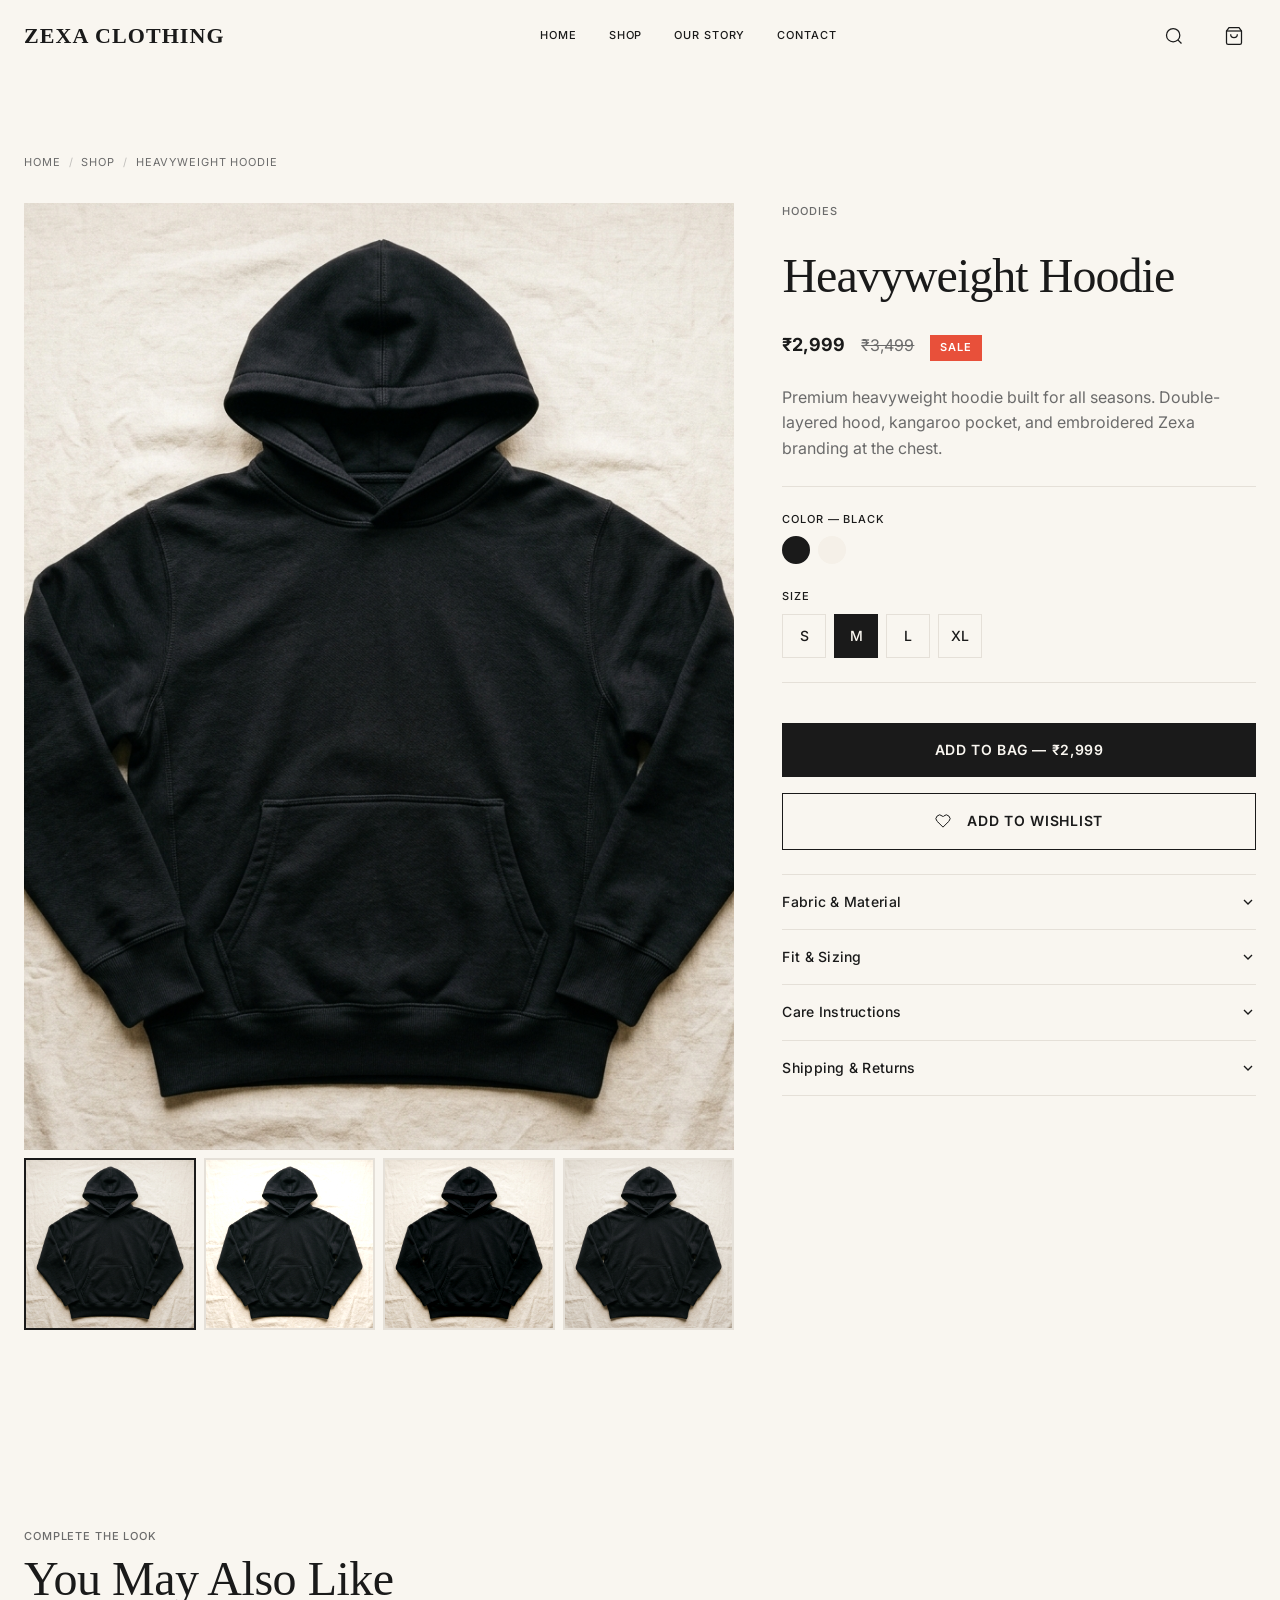
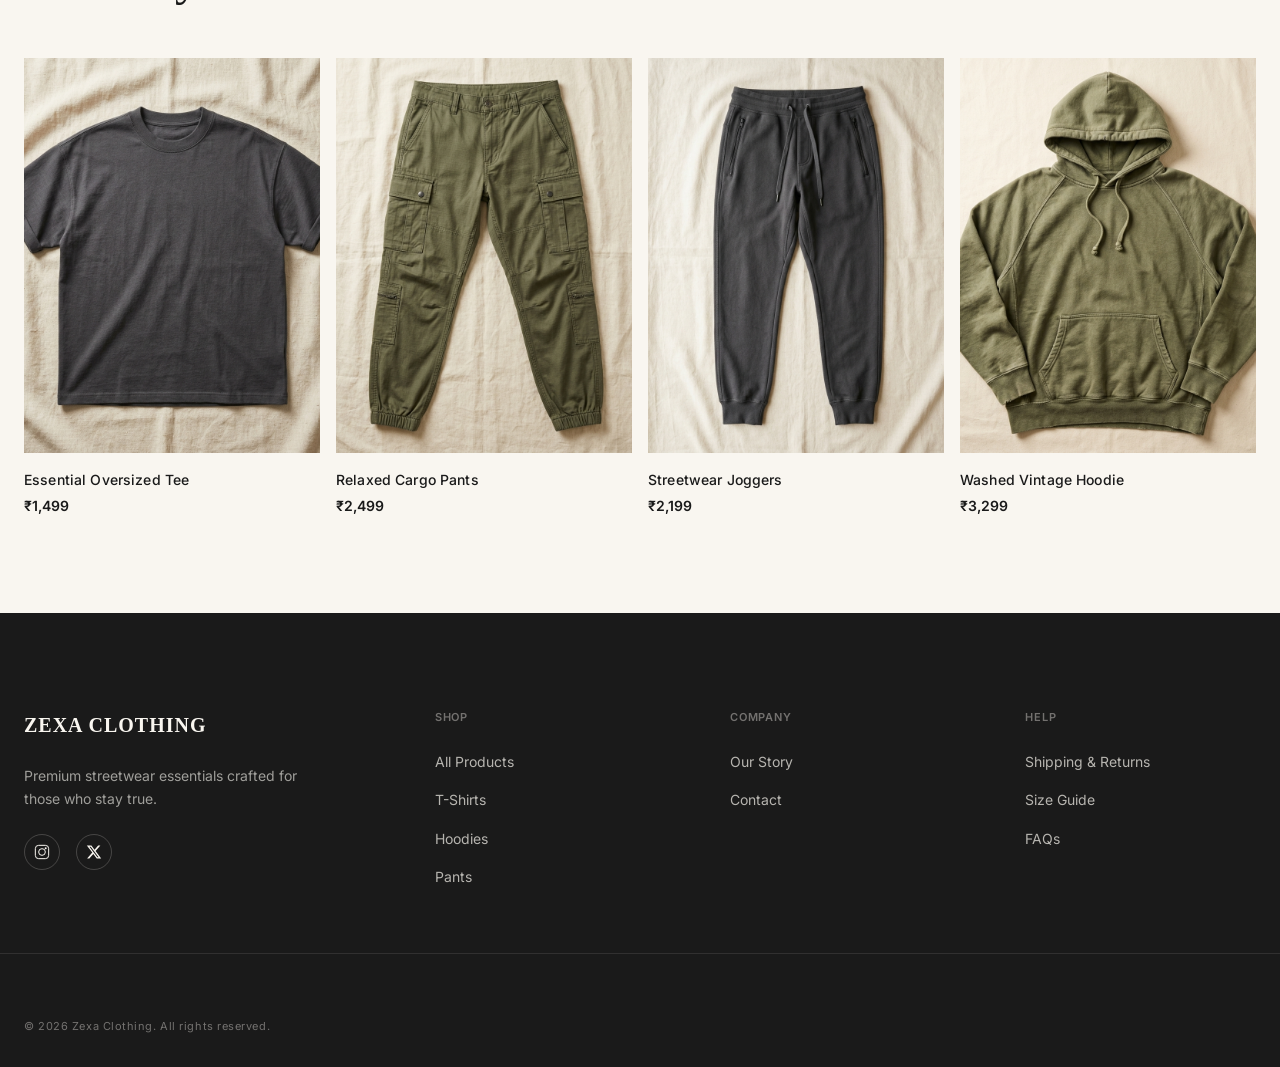
==== commit 61461bc0: "feat: consolidate to single page, add premium animations, update layout" ====
--- a/product.html
+++ b/product.html
@@ -3,8 +3,8 @@
 <head>
   <meta charset="UTF-8">
   <meta name="viewport" content="width=device-width, initial-scale=1.0">
-  <title>Heavyweight Hoodie — Loyal Clothing</title>
-  <meta name="description" content="Premium heavyweight hoodie built for all seasons. Double-layered hood, kangaroo pocket, and embroidered Loyal branding.">
+  <title>Heavyweight Hoodie — Zexa Clothing</title>
+  <meta name="description" content="Premium heavyweight hoodie built for all seasons. Double-layered hood, kangaroo pocket, and embroidered Zexa branding.">
 
   <link rel="preconnect" href="https://fonts.googleapis.com">
   <link rel="preconnect" href="https://fonts.gstatic.com" crossorigin>
@@ -23,18 +23,18 @@
 
   <!-- ═══ Announcement Bar ═══ -->
   <div class="announcement-bar">
-    Free shipping on orders above ₹2,000 — Use code LOYAL10 for 10% off
+    Free shipping on orders above ₹2,000 — Use code ZEXA10 for 10% off
   </div>
 
   <!-- ═══ Header ═══ -->
   <header class="site-header">
     <div class="header__inner">
-      <div class="header__logo"><a href="index.html">Loyal Clothing</a></div>
+      <div class="header__logo"><a href="index.html">Zexa Clothing</a></div>
       <nav class="header__nav">
-        <a href="index.html" class="header__nav-link">Home</a>
-        <a href="shop.html" class="header__nav-link">Shop</a>
-        <a href="about.html" class="header__nav-link">Our Story</a>
-        <a href="contact.html" class="header__nav-link">Contact</a>
+        <a href="index.html#hero" class="header__nav-link">Home</a>
+        <a href="index.html#shop" class="header__nav-link">Shop</a>
+        <a href="index.html#story" class="header__nav-link">Our Story</a>
+        <a href="index.html#contact" class="header__nav-link">Contact</a>
       </nav>
       <div class="header__actions">
         <button class="header__action-btn" aria-label="Search" id="search-toggle">
@@ -51,10 +51,10 @@
 
   <!-- ═══ Mobile Menu ═══ -->
   <div class="mobile-menu">
-    <a href="index.html" class="mobile-menu__link">Home</a>
-    <a href="shop.html" class="mobile-menu__link">Shop</a>
-    <a href="about.html" class="mobile-menu__link">Our Story</a>
-    <a href="contact.html" class="mobile-menu__link">Contact</a>
+    <a href="index.html#hero" class="mobile-menu__link">Home</a>
+    <a href="index.html#shop" class="mobile-menu__link">Shop</a>
+    <a href="index.html#story" class="mobile-menu__link">Our Story</a>
+    <a href="index.html#contact" class="mobile-menu__link">Contact</a>
   </div>
 
   <!-- ═══ Product Detail ═══ -->
@@ -105,7 +105,7 @@
         </div>
 
         <p class="product-info__description">
-          Premium heavyweight hoodie built for all seasons. Double-layered hood, kangaroo pocket, and embroidered Loyal branding at the chest.
+          Premium heavyweight hoodie built for all seasons. Double-layered hood, kangaroo pocket, and embroidered Zexa branding at the chest.
         </p>
 
         <hr class="divider">
@@ -257,7 +257,7 @@
   <footer class="site-footer">
     <div class="footer__grid">
       <div class="footer__brand">
-        <span class="footer__logo">Loyal Clothing</span>
+        <span class="footer__logo">Zexa Clothing</span>
         <p class="footer__tagline">Premium streetwear essentials crafted for those who stay true.</p>
         <div class="footer__socials">
           <a href="#" class="footer__social-link" aria-label="Instagram">
@@ -270,15 +270,15 @@
       </div>
       <div class="footer__column">
         <span class="footer__heading">Shop</span>
-        <a href="shop.html" class="footer__link">All Products</a>
-        <a href="shop.html?cat=t-shirts" class="footer__link">T-Shirts</a>
-        <a href="shop.html?cat=hoodies" class="footer__link">Hoodies</a>
-        <a href="shop.html?cat=pants" class="footer__link">Pants</a>
+        <a href="index.html#shop" class="footer__link">All Products</a>
+        <a href="index.html#shop?cat=t-shirts" class="footer__link">T-Shirts</a>
+        <a href="index.html#shop?cat=hoodies" class="footer__link">Hoodies</a>
+        <a href="index.html#shop?cat=pants" class="footer__link">Pants</a>
       </div>
       <div class="footer__column">
         <span class="footer__heading">Company</span>
-        <a href="about.html" class="footer__link">Our Story</a>
-        <a href="contact.html" class="footer__link">Contact</a>
+        <a href="index.html#story" class="footer__link">Our Story</a>
+        <a href="index.html#contact" class="footer__link">Contact</a>
       </div>
       <div class="footer__column">
         <span class="footer__heading">Help</span>
@@ -288,7 +288,7 @@
       </div>
     </div>
     <div class="footer__bottom">
-      <span class="footer__copyright">© 2026 Loyal Clothing. All rights reserved.</span>
+      <span class="footer__copyright">© 2026 Zexa Clothing. All rights reserved.</span>
     </div>
   </footer>
 
@@ -320,33 +320,33 @@
   <!-- Product-specific logic -->
   <script>
     document.addEventListener('DOMContentLoaded', () => {
-      console.log("[Loyal Clothing] Loading Product Page...");
+      console.log("[Zexa Clothing] Loading Product Page...");
       const params = new URLSearchParams(window.location.search);
       let productId = parseInt(params.get('id'));
       
       // Fallback: if query parameter is missing or invalid, check localStorage
       if (isNaN(productId)) {
-        productId = parseInt(localStorage.getItem('loyal_selected_product_id'));
-        console.log("[Loyal Clothing] Query param missing, loaded from localStorage ID:", productId);
+        productId = parseInt(localStorage.getItem('zexa_selected_product_id'));
+        console.log("[Zexa Clothing] Query param missing, loaded from localStorage ID:", productId);
       } else {
-        console.log("[Loyal Clothing] Product ID from URL:", productId);
+        console.log("[Zexa Clothing] Product ID from URL:", productId);
       }
       
       // Secondary fallback: default to Heavyweight Hoodie (ID 2)
       if (isNaN(productId)) {
         productId = 2;
-        console.log("[Loyal Clothing] No ID found in URL or localStorage, defaulting to ID:", productId);
+        console.log("[Zexa Clothing] No ID found in URL or localStorage, defaulting to ID:", productId);
       }
 
       const product = typeof getProductById === 'function' ? getProductById(productId) : null;
-      console.log("[Loyal Clothing] Loaded Product Data:", product);
+      console.log("[Zexa Clothing] Loaded Product Data:", product);
       if (!product) {
-        console.warn("[Loyal Clothing] Product not found in database.");
+        console.warn("[Zexa Clothing] Product not found in database.");
         return;
       }
 
       // Update Title
-      document.title = `${product.name} — Loyal Clothing`;
+      document.title = `${product.name} — Zexa Clothing`;
 
       // Update Breadcrumbs
       const breadcrumbCurrent = document.querySelector('.breadcrumb span:last-child');
--- a/css/tokens.css
+++ b/css/tokens.css
@@ -1,5 +1,5 @@
 /* ============================================================
-   LOYAL CLOTHING — Design Tokens
+   ZEXA CLOTHING — Design Tokens
    Single source of truth for the entire design system.
    ============================================================ */
 
@@ -20,9 +20,9 @@
   --font-display:  'Clash Display', 'Georgia', serif;
   --font-body:     'Inter', 'Segoe UI', sans-serif;
 
-  --fs-display:    clamp(48px, 8vw, 96px);
-  --fs-h1:         clamp(36px, 6vw, 72px);
-  --fs-h2:         clamp(28px, 4vw, 48px);
+  --fs-display:    clamp(36px, 10vw, 96px);
+  --fs-h1:         clamp(28px, 8vw, 72px);
+  --fs-h2:         clamp(24px, 4vw, 48px);
   --fs-h3:         20px;
   --fs-body:       16px;
   --fs-small:      14px;
--- a/css/global.css
+++ b/css/global.css
@@ -1,10 +1,21 @@
 /* ============================================================
-   LOYAL CLOTHING — Global Styles
+   ZEXA CLOTHING — Global Styles
    Base typography, layout containers, utility classes.
    ============================================================ */
 
+/* ── HTML ────────────────────────────────────────────────── */
+html {
+  scroll-behavior: smooth;
+  overflow-x: hidden;
+  max-width: 100vw;
+}
+
 /* ── Body ────────────────────────────────────────────────── */
 body {
+  position: relative;
+  width: 100%;
+  max-width: 100vw;
+  overflow-x: hidden;
   font-family: var(--font-body);
   font-size: var(--fs-body);
   font-weight: var(--fw-regular);
@@ -91,6 +102,12 @@
 
 .section--lg {
   padding-block: var(--space-5xl);
+}
+
+@media (max-width: 768px) {
+  .section, .section--sm, .section--lg {
+    padding-block: var(--space-2xl);
+  }
 }
 
 /* ── Flex & Grid Utilities ───────────────────────────────── */
--- a/css/components.css
+++ b/css/components.css
@@ -1,5 +1,5 @@
 /* ============================================================
-   LOYAL CLOTHING — Component Styles
+   ZEXA CLOTHING — Component Styles
    Buttons, product cards, badges, inputs, cart drawer.
    ============================================================ */
 
@@ -37,11 +37,11 @@
 .btn--primary:hover {
   background-color: var(--color-accent-hover);
   transform: translateY(-2px);
-  box-shadow: var(--shadow-md);
+  box-shadow: 0 10px 20px -10px rgba(0, 0, 0, 0.3);
 }
 
 .btn--primary:active {
-  transform: translateY(0);
+  transform: translateY(0) scale(0.98);
 }
 
 .btn--secondary {
@@ -54,10 +54,11 @@
   background-color: var(--color-accent);
   color: var(--color-bg);
   transform: translateY(-2px);
+  box-shadow: 0 10px 20px -10px rgba(0, 0, 0, 0.2);
 }
 
 .btn--secondary:active {
-  transform: translateY(0);
+  transform: translateY(0) scale(0.98);
 }
 
 .btn--small {
@@ -70,13 +71,7 @@
   border-radius: 50%;
 }
 
-/* Full-width on mobile */
-@media (max-width: 768px) {
-  .btn--primary,
-  .btn--secondary {
-    width: 100%;
-  }
-}
+/* Full-width on mobile (removed to fix alignment issues) */
 
 /* ── Product Cards ───────────────────────────────────────── */
 .product-card {
@@ -97,7 +92,7 @@
   width: 100%;
   height: 100%;
   object-fit: cover;
-  transition: transform 400ms ease-out;
+  transition: transform 800ms cubic-bezier(0.1, 0.8, 0.2, 1);
 }
 
 .product-card__image--hover {
--- a/css/header.css
+++ b/css/header.css
@@ -1,5 +1,5 @@
 /* ============================================================
-   LOYAL CLOTHING — Header Styles
+   ZEXA CLOTHING — Header Styles
    Navigation bar, mobile menu, scroll behavior.
    ============================================================ */
 
@@ -85,11 +85,12 @@
   content: '';
   position: absolute;
   bottom: 0;
-  left: 0;
+  left: 50%;
+  transform: translateX(-50%);
   width: 0;
   height: 1.5px;
   background-color: var(--color-text);
-  transition: width var(--duration-base) var(--ease-out-quart);
+  transition: width var(--duration-base) var(--ease-out-expo);
 }
 
 .header__nav-link:hover::after,
@@ -106,8 +107,8 @@
 
 .header__action-btn {
   position: relative;
-  width: 40px;
-  height: 40px;
+  width: 44px;
+  height: 44px;
   display: flex;
   align-items: center;
   justify-content: center;
@@ -165,8 +166,8 @@
 /* ── Mobile Menu Toggle ──────────────────────────────────── */
 .header__menu-toggle {
   display: none;
-  width: 40px;
-  height: 40px;
+  width: 44px;
+  height: 44px;
   flex-direction: column;
   align-items: center;
   justify-content: center;
@@ -256,4 +257,14 @@
   .header__inner {
     height: 60px;
   }
-}
+
+  .header__actions {
+    gap: var(--space-xs);
+  }
+
+  .header__action-btn,
+  .header__menu-toggle {
+    width: 40px;
+    height: 40px;
+  }
+}
--- a/css/footer.css
+++ b/css/footer.css
@@ -1,5 +1,5 @@
 /* ============================================================
-   LOYAL CLOTHING — Footer Styles
+   ZEXA CLOTHING — Footer Styles
    4-column footer with nav, socials, newsletter, copyright.
    ============================================================ */
 
--- a/css/pages/product.css
+++ b/css/pages/product.css
@@ -1,5 +1,5 @@
 /* ============================================================
-   LOYAL CLOTHING — Product Detail Page Styles
+   ZEXA CLOTHING — Product Detail Page Styles
    ============================================================ */
 
 .product-detail {
